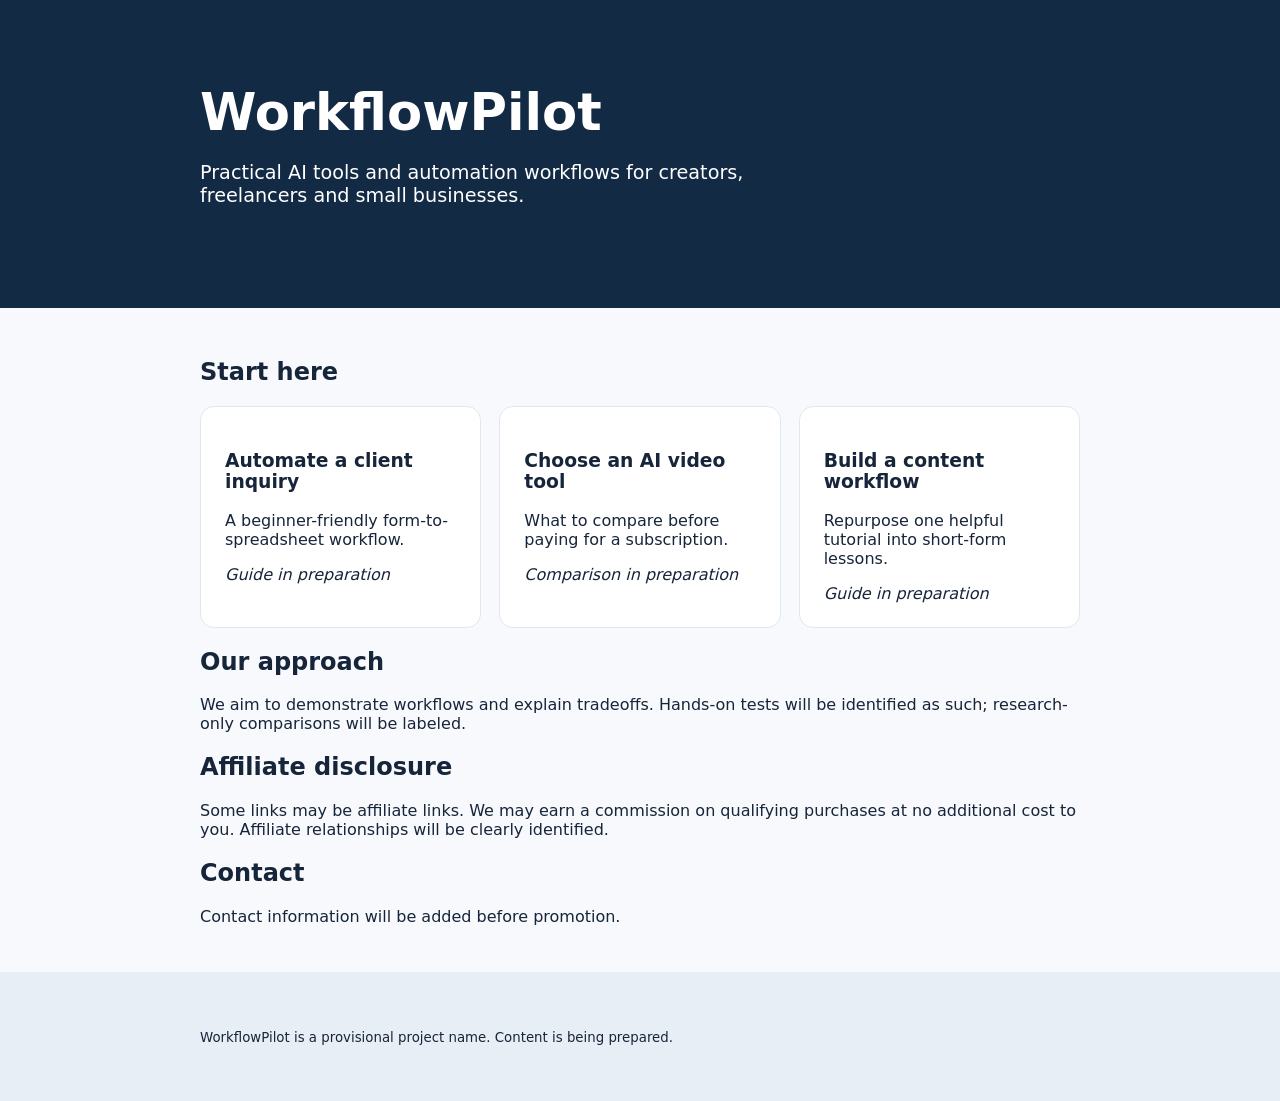
==== index.html @ 86044620 "Add WorkflowPilot starter: index.html" ====
<!doctype html>
<html lang="en"><head><meta charset="utf-8"><meta name="viewport" content="width=device-width,initial-scale=1"><meta name="description" content="Practical AI tools and automation tutorials for creators and small businesses."><title>WorkflowPilot | Practical Automation</title>
<style>body{font-family:system-ui,sans-serif;background:#f7f9fc;color:#17253a;margin:0}header{background:#132a45;color:white;padding:52px 24px}main{max-width:880px;margin:auto;padding:30px 24px}h1{font-size:clamp(2rem,5vw,3.2rem);margin:0 0 12px}.sub{font-size:1.2rem;max-width:650px}.cards{display:grid;grid-template-columns:repeat(auto-fit,minmax(230px,1fr));gap:18px}.card{background:white;padding:24px;border:1px solid #e1e7f0;border-radius:14px}a{color:#1553a2}footer{padding:25px;background:#e8eef5}</style></head>
<body><header><main><h1>WorkflowPilot</h1><p class="sub">Practical AI tools and automation workflows for creators, freelancers and small businesses.</p></main></header>
<main><h2>Start here</h2><div class="cards"><article class="card"><h3>Automate a client inquiry</h3><p>A beginner-friendly form-to-spreadsheet workflow.</p><em>Guide in preparation</em></article><article class="card"><h3>Choose an AI video tool</h3><p>What to compare before paying for a subscription.</p><em>Comparison in preparation</em></article><article class="card"><h3>Build a content workflow</h3><p>Repurpose one helpful tutorial into short-form lessons.</p><em>Guide in preparation</em></article></div>
<h2>Our approach</h2><p>We aim to demonstrate workflows and explain tradeoffs. Hands-on tests will be identified as such; research-only comparisons will be labeled.</p>
<h2>Affiliate disclosure</h2><p>Some links may be affiliate links. We may earn a commission on qualifying purchases at no additional cost to you. Affiliate relationships will be clearly identified.</p>
<h2>Contact</h2><p>Contact information will be added before promotion.</p></main><footer><main><small>WorkflowPilot is a provisional project name. Content is being prepared.</small></main></footer></body></html>
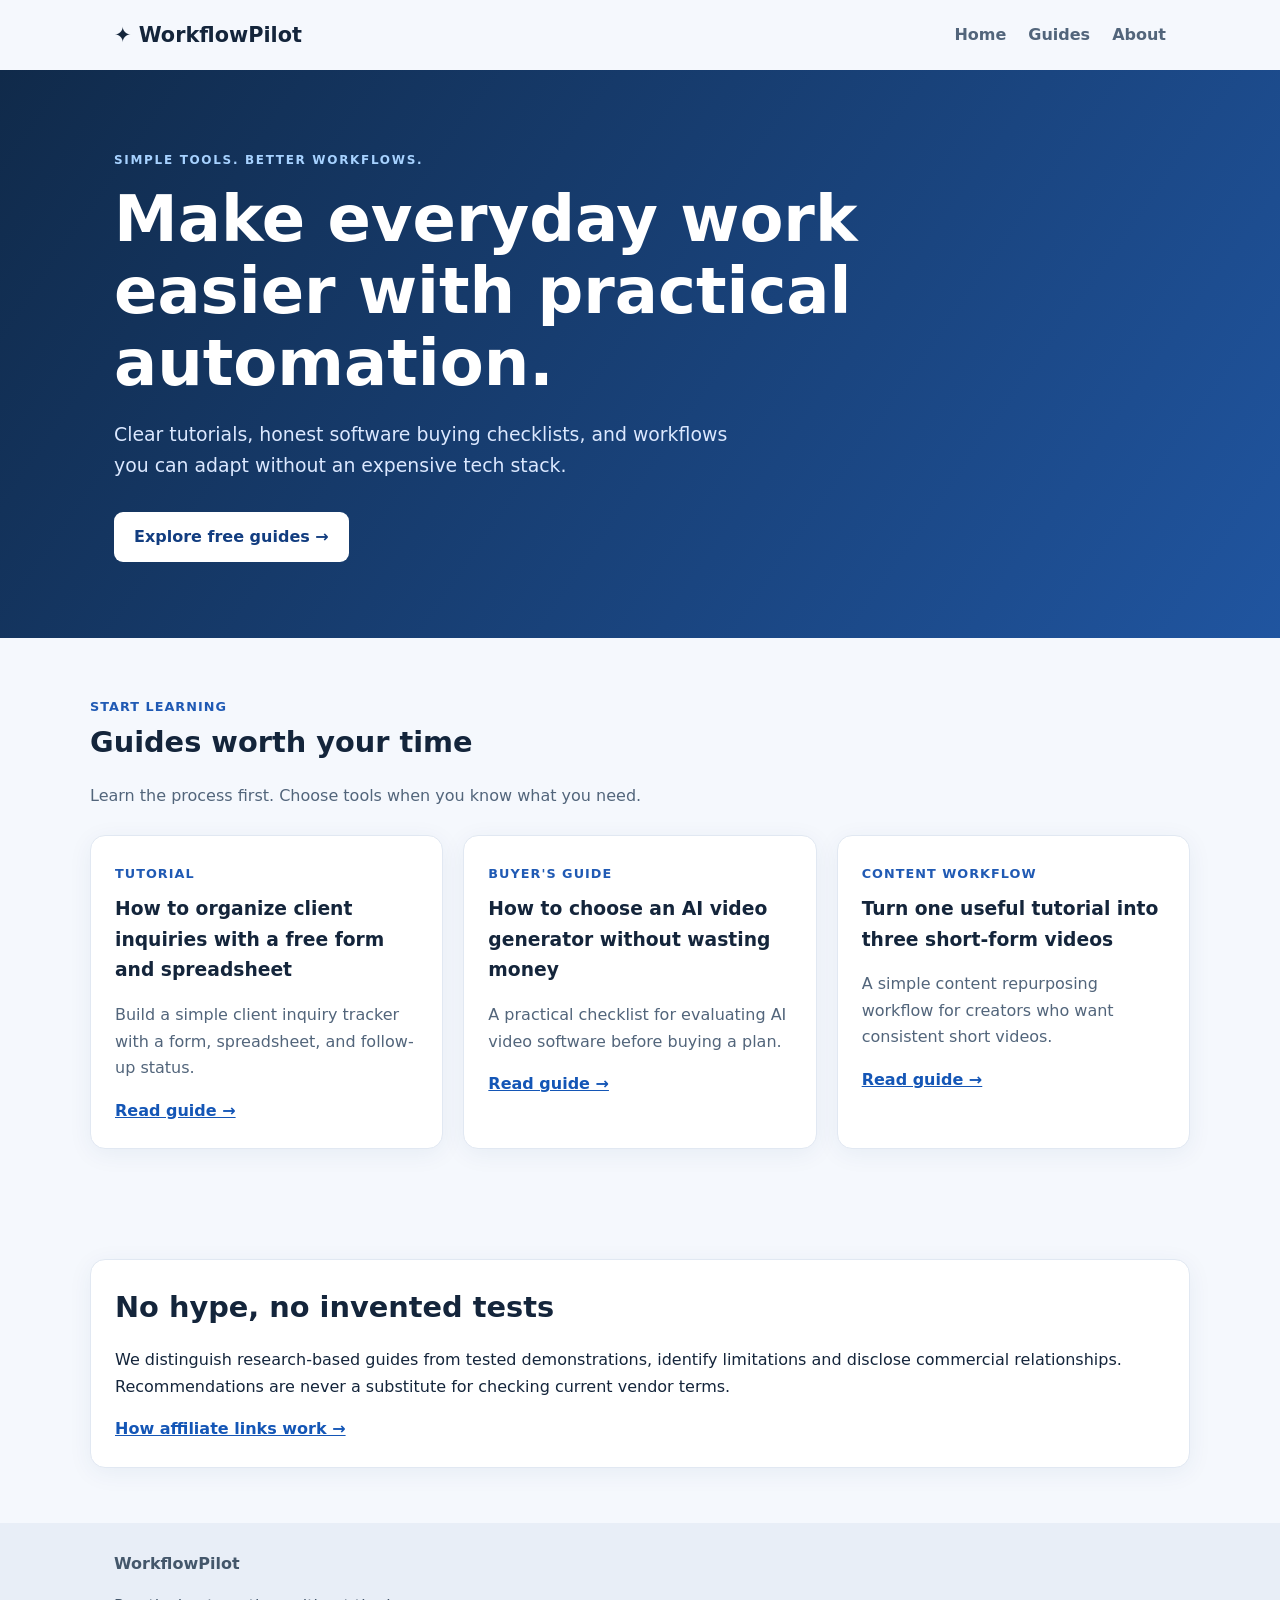
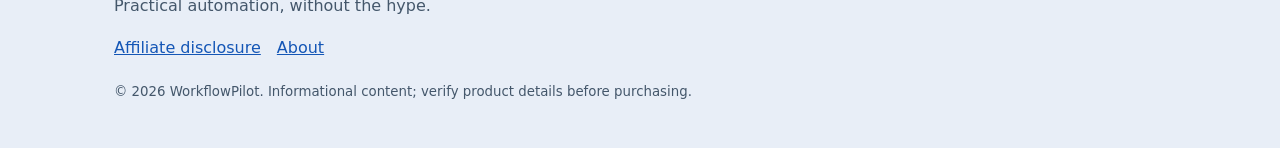
==== commit cff67f96: "Launch redesigned homepage and article navigation" ====
--- a/index.html
+++ b/index.html
@@ -1,8 +1 @@
-<!doctype html>
-<html lang="en"><head><meta charset="utf-8"><meta name="viewport" content="width=device-width,initial-scale=1"><meta name="description" content="Practical AI tools and automation tutorials for creators and small businesses."><title>WorkflowPilot | Practical Automation</title>
-<style>body{font-family:system-ui,sans-serif;background:#f7f9fc;color:#17253a;margin:0}header{background:#132a45;color:white;padding:52px 24px}main{max-width:880px;margin:auto;padding:30px 24px}h1{font-size:clamp(2rem,5vw,3.2rem);margin:0 0 12px}.sub{font-size:1.2rem;max-width:650px}.cards{display:grid;grid-template-columns:repeat(auto-fit,minmax(230px,1fr));gap:18px}.card{background:white;padding:24px;border:1px solid #e1e7f0;border-radius:14px}a{color:#1553a2}footer{padding:25px;background:#e8eef5}</style></head>
-<body><header><main><h1>WorkflowPilot</h1><p class="sub">Practical AI tools and automation workflows for creators, freelancers and small businesses.</p></main></header>
-<main><h2>Start here</h2><div class="cards"><article class="card"><h3>Automate a client inquiry</h3><p>A beginner-friendly form-to-spreadsheet workflow.</p><em>Guide in preparation</em></article><article class="card"><h3>Choose an AI video tool</h3><p>What to compare before paying for a subscription.</p><em>Comparison in preparation</em></article><article class="card"><h3>Build a content workflow</h3><p>Repurpose one helpful tutorial into short-form lessons.</p><em>Guide in preparation</em></article></div>
-<h2>Our approach</h2><p>We aim to demonstrate workflows and explain tradeoffs. Hands-on tests will be identified as such; research-only comparisons will be labeled.</p>
-<h2>Affiliate disclosure</h2><p>Some links may be affiliate links. We may earn a commission on qualifying purchases at no additional cost to you. Affiliate relationships will be clearly identified.</p>
-<h2>Contact</h2><p>Contact information will be added before promotion.</p></main><footer><main><small>WorkflowPilot is a provisional project name. Content is being prepared.</small></main></footer></body></html>+<!doctype html><html lang="en"><head><meta charset="utf-8"><meta name="viewport" content="width=device-width,initial-scale=1"><meta name="description" content="Actionable AI tools and automation guides for creators, freelancers and small businesses."><meta name="robots" content="index,follow"><link rel="canonical" href="https://andytheo.github.io/workflowpilot/"><link rel="stylesheet" href="styles.css"><title>Home | WorkflowPilot</title></head><body><a class="skip" href="#main">Skip to content</a><div class="wrap"><nav class="nav" aria-label="Main navigation"><a class="brand" href="./">✦ WorkflowPilot</a><div class="navlinks"><a href="./">Home</a><a href="guides/">Guides</a><a href="about/">About</a></div></nav></div><main id="main"><section class="hero"><div class="wrap"><span class="eyebrow">Simple tools. Better workflows.</span><h1>Make everyday work easier with practical automation.</h1><p>Clear tutorials, honest software buying checklists, and workflows you can adapt without an expensive tech stack.</p><a class="btn" href="guides/">Explore free guides →</a></div></section><section class="section wrap"><span class="tag">Start learning</span><h2>Guides worth your time</h2><p class="muted">Learn the process first. Choose tools when you know what you need.</p><div class="grid"><article class="card"><span class="tag">Tutorial</span><h3>How to organize client inquiries with a free form and spreadsheet</h3><p class="muted">Build a simple client inquiry tracker with a form, spreadsheet, and follow-up status.</p><a href="guides/automate-client-inquiries/">Read guide →</a></article><article class="card"><span class="tag">Buyer's guide</span><h3>How to choose an AI video generator without wasting money</h3><p class="muted">A practical checklist for evaluating AI video software before buying a plan.</p><a href="guides/choose-ai-video-generator/">Read guide →</a></article><article class="card"><span class="tag">Content workflow</span><h3>Turn one useful tutorial into three short-form videos</h3><p class="muted">A simple content repurposing workflow for creators who want consistent short videos.</p><a href="guides/repurpose-tutorial-into-shorts/">Read guide →</a></article></div></section><section class="section wrap"><div class="card"><h2>No hype, no invented tests</h2><p>We distinguish research-based guides from tested demonstrations, identify limitations and disclose commercial relationships. Recommendations are never a substitute for checking current vendor terms.</p><a href="disclosure/">How affiliate links work →</a></div></section></main><footer class="footer"><div class="wrap"><strong>WorkflowPilot</strong><p>Practical automation, without the hype.</p><a href="https://andytheo.github.io/workflowpilot/disclosure/">Affiliate disclosure</a><a href="https://andytheo.github.io/workflowpilot/about/">About</a><p><small>© 2026 WorkflowPilot. Informational content; verify product details before purchasing.</small></p></div></footer></body></html>
--- a/styles.css
+++ b/styles.css
@@ -0,0 +1 @@
+:root{color-scheme:light;--ink:#14253b;--muted:#52657b;--accent:#2366dc;--bg:#f5f8fd;--line:#e1e8f2}*{box-sizing:border-box}body{margin:0;font-family:system-ui,-apple-system,Segoe UI,sans-serif;color:var(--ink);background:var(--bg);line-height:1.65}a{color:#1456b6}a:hover{text-decoration:underline}.wrap{max-width:1100px;margin:auto;padding:0 24px}.nav{display:flex;align-items:center;justify-content:space-between;gap:20px;flex-wrap:wrap;padding:18px 0}.nav a{text-decoration:none}.brand{font-size:1.3rem;font-weight:800;color:var(--ink)}.navlinks{display:flex;gap:22px;flex-wrap:wrap}.navlinks a{color:var(--muted);font-weight:600}.hero{background:linear-gradient(125deg,#102a4a,#2055a0);color:white;padding:76px 0}.hero h1{font-size:clamp(2.2rem,5vw,4rem);line-height:1.13;max-width:800px;margin:10px 0}.hero p{max-width:650px;font-size:1.18rem;color:#dbe8ff}.eyebrow{text-transform:uppercase;letter-spacing:.14em;font-size:.75rem;font-weight:800;color:#a7d2ff}.btn{display:inline-block;background:#fff;color:#123d80;padding:12px 20px;border-radius:9px;font-weight:750;text-decoration:none;margin-top:12px}.section{padding:55px 0}.section h2{font-size:1.8rem;margin:0 0 12px}.muted{color:var(--muted)}.grid{display:grid;grid-template-columns:repeat(3,minmax(0,1fr));gap:20px;margin-top:26px}.card{background:white;border:1px solid var(--line);border-radius:15px;padding:24px;box-shadow:0 5px 24px #163e7010}.card h3{margin:7px 0}.card a{font-weight:700}.tag{color:#205ab4;font-size:.8rem;font-weight:800;text-transform:uppercase;letter-spacing:.08em}.prose{max-width:760px;margin:0 auto;padding:45px 24px 80px}.prose h1{font-size:clamp(2rem,4vw,3rem);line-height:1.15}.prose h2{margin-top:38px}.prose li{margin-bottom:9px}.note{border-left:4px solid var(--accent);padding:12px 18px;background:#eaf2ff;border-radius:4px}.footer{background:#e8eef7;padding:28px 0;color:#44576b}.footer a{margin-right:16px}.skip{position:absolute;left:-9999px}.skip:focus{left:8px;top:8px;background:white;padding:8px}@media(max-width:750px){.grid{grid-template-columns:1fr}.hero{padding:55px 0}.navlinks{gap:12px}.section{padding:36px 0}}
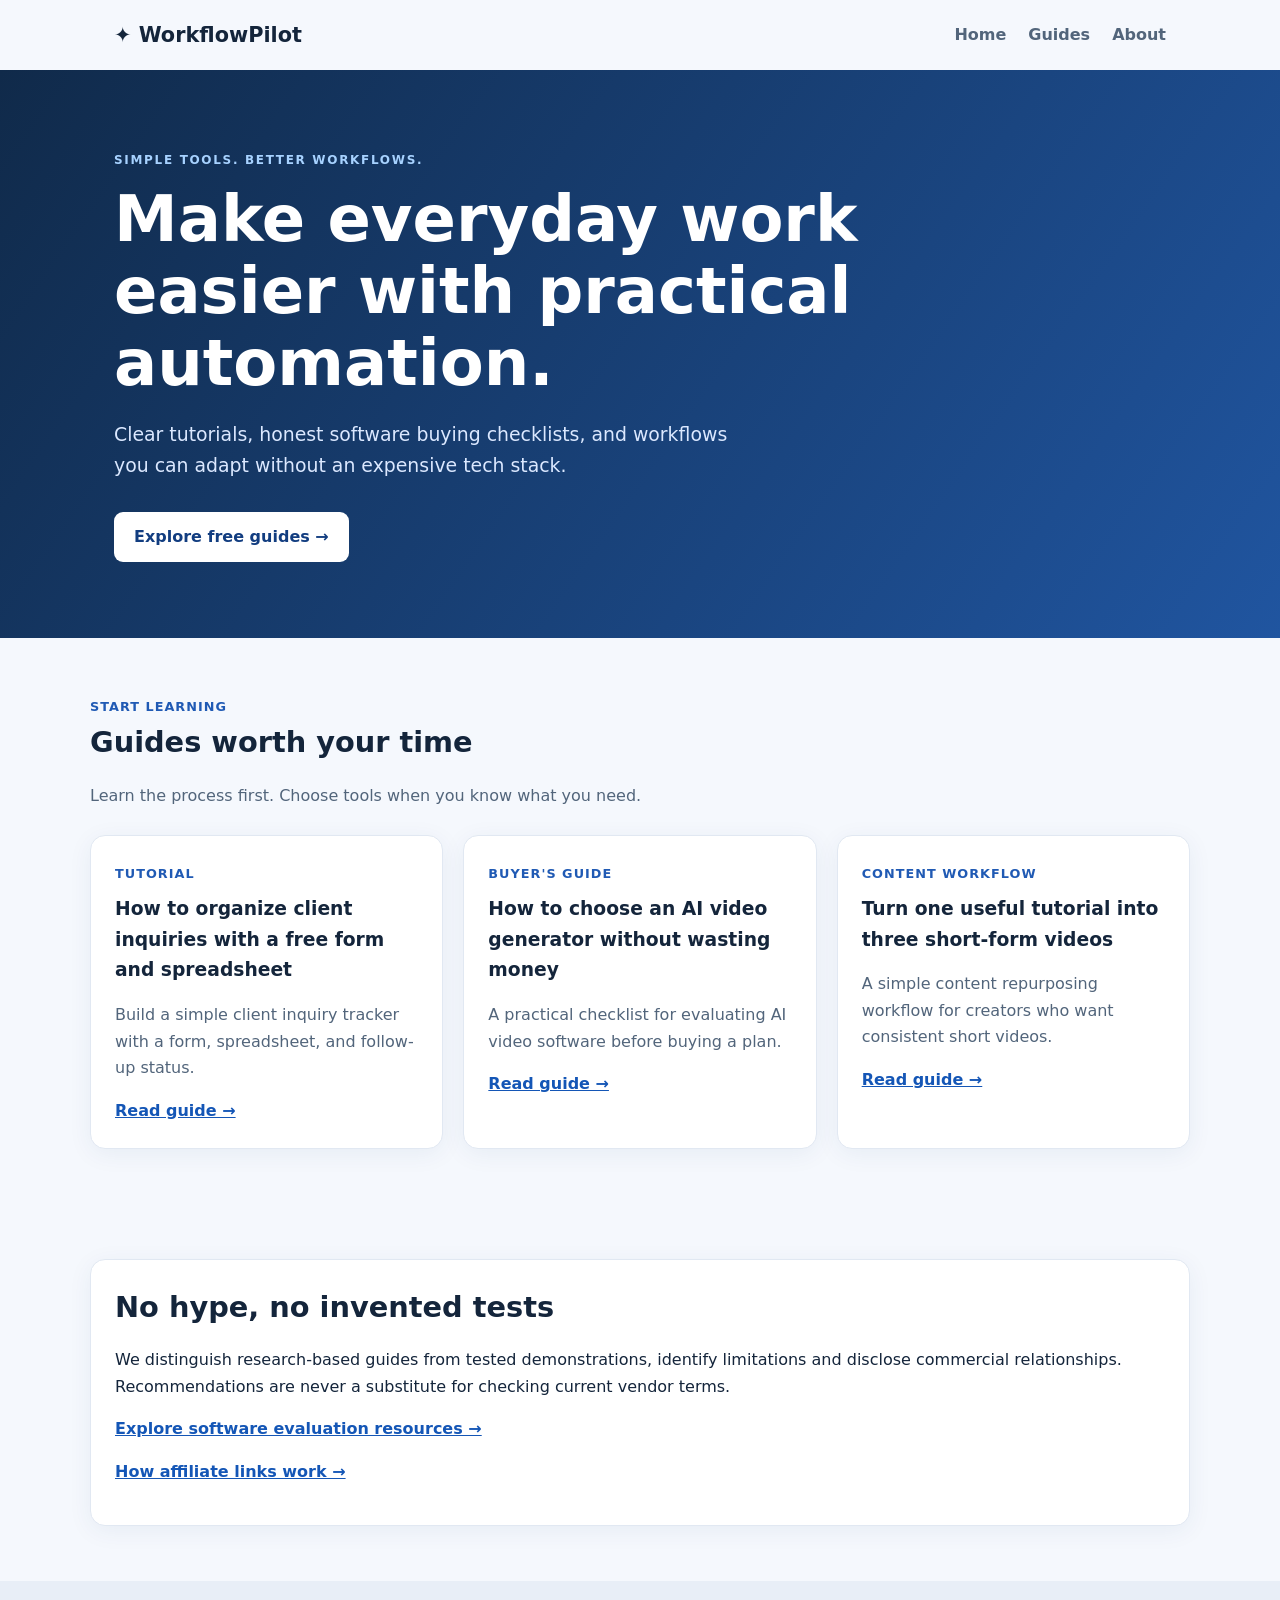
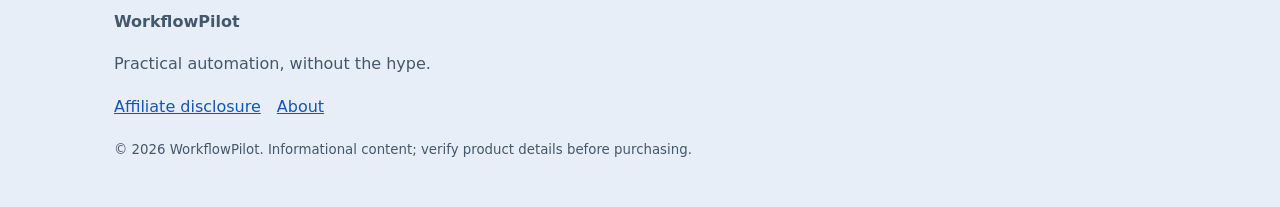
==== commit e2d00bfa: "Link software evaluation page from homepage" ====
--- a/index.html
+++ b/index.html
@@ -1 +1 @@
-<!doctype html><html lang="en"><head><meta charset="utf-8"><meta name="viewport" content="width=device-width,initial-scale=1"><meta name="description" content="Actionable AI tools and automation guides for creators, freelancers and small businesses."><meta name="robots" content="index,follow"><link rel="canonical" href="https://andytheo.github.io/workflowpilot/"><link rel="stylesheet" href="styles.css"><title>Home | WorkflowPilot</title></head><body><a class="skip" href="#main">Skip to content</a><div class="wrap"><nav class="nav" aria-label="Main navigation"><a class="brand" href="./">✦ WorkflowPilot</a><div class="navlinks"><a href="./">Home</a><a href="guides/">Guides</a><a href="about/">About</a></div></nav></div><main id="main"><section class="hero"><div class="wrap"><span class="eyebrow">Simple tools. Better workflows.</span><h1>Make everyday work easier with practical automation.</h1><p>Clear tutorials, honest software buying checklists, and workflows you can adapt without an expensive tech stack.</p><a class="btn" href="guides/">Explore free guides →</a></div></section><section class="section wrap"><span class="tag">Start learning</span><h2>Guides worth your time</h2><p class="muted">Learn the process first. Choose tools when you know what you need.</p><div class="grid"><article class="card"><span class="tag">Tutorial</span><h3>How to organize client inquiries with a free form and spreadsheet</h3><p class="muted">Build a simple client inquiry tracker with a form, spreadsheet, and follow-up status.</p><a href="guides/automate-client-inquiries/">Read guide →</a></article><article class="card"><span class="tag">Buyer's guide</span><h3>How to choose an AI video generator without wasting money</h3><p class="muted">A practical checklist for evaluating AI video software before buying a plan.</p><a href="guides/choose-ai-video-generator/">Read guide →</a></article><article class="card"><span class="tag">Content workflow</span><h3>Turn one useful tutorial into three short-form videos</h3><p class="muted">A simple content repurposing workflow for creators who want consistent short videos.</p><a href="guides/repurpose-tutorial-into-shorts/">Read guide →</a></article></div></section><section class="section wrap"><div class="card"><h2>No hype, no invented tests</h2><p>We distinguish research-based guides from tested demonstrations, identify limitations and disclose commercial relationships. Recommendations are never a substitute for checking current vendor terms.</p><a href="disclosure/">How affiliate links work →</a></div></section></main><footer class="footer"><div class="wrap"><strong>WorkflowPilot</strong><p>Practical automation, without the hype.</p><a href="https://andytheo.github.io/workflowpilot/disclosure/">Affiliate disclosure</a><a href="https://andytheo.github.io/workflowpilot/about/">About</a><p><small>© 2026 WorkflowPilot. Informational content; verify product details before purchasing.</small></p></div></footer></body></html>+<!doctype html><html lang="en"><head><meta charset="utf-8"><meta name="viewport" content="width=device-width,initial-scale=1"><meta name="description" content="Actionable AI tools and automation guides for creators, freelancers and small businesses."><meta name="robots" content="index,follow"><link rel="canonical" href="https://andytheo.github.io/workflowpilot/"><link rel="stylesheet" href="styles.css"><title>Home | WorkflowPilot</title></head><body><a class="skip" href="#main">Skip to content</a><div class="wrap"><nav class="nav" aria-label="Main navigation"><a class="brand" href="./">✦ WorkflowPilot</a><div class="navlinks"><a href="./">Home</a><a href="guides/">Guides</a><a href="about/">About</a></div></nav></div><main id="main"><section class="hero"><div class="wrap"><span class="eyebrow">Simple tools. Better workflows.</span><h1>Make everyday work easier with practical automation.</h1><p>Clear tutorials, honest software buying checklists, and workflows you can adapt without an expensive tech stack.</p><a class="btn" href="guides/">Explore free guides →</a></div></section><section class="section wrap"><span class="tag">Start learning</span><h2>Guides worth your time</h2><p class="muted">Learn the process first. Choose tools when you know what you need.</p><div class="grid"><article class="card"><span class="tag">Tutorial</span><h3>How to organize client inquiries with a free form and spreadsheet</h3><p class="muted">Build a simple client inquiry tracker with a form, spreadsheet, and follow-up status.</p><a href="guides/automate-client-inquiries/">Read guide →</a></article><article class="card"><span class="tag">Buyer's guide</span><h3>How to choose an AI video generator without wasting money</h3><p class="muted">A practical checklist for evaluating AI video software before buying a plan.</p><a href="guides/choose-ai-video-generator/">Read guide →</a></article><article class="card"><span class="tag">Content workflow</span><h3>Turn one useful tutorial into three short-form videos</h3><p class="muted">A simple content repurposing workflow for creators who want consistent short videos.</p><a href="guides/repurpose-tutorial-into-shorts/">Read guide →</a></article></div></section><section class="section wrap"><div class="card"><h2>No hype, no invented tests</h2><p>We distinguish research-based guides from tested demonstrations, identify limitations and disclose commercial relationships. Recommendations are never a substitute for checking current vendor terms.</p><a href="monetization/">Explore software evaluation resources →</a><p><a href="disclosure/">How affiliate links work →</a></p></div></section></main><footer class="footer"><div class="wrap"><strong>WorkflowPilot</strong><p>Practical automation, without the hype.</p><a href="https://andytheo.github.io/workflowpilot/disclosure/">Affiliate disclosure</a><a href="https://andytheo.github.io/workflowpilot/about/">About</a><p><small>© 2026 WorkflowPilot. Informational content; verify product details before purchasing.</small></p></div></footer></body></html>
